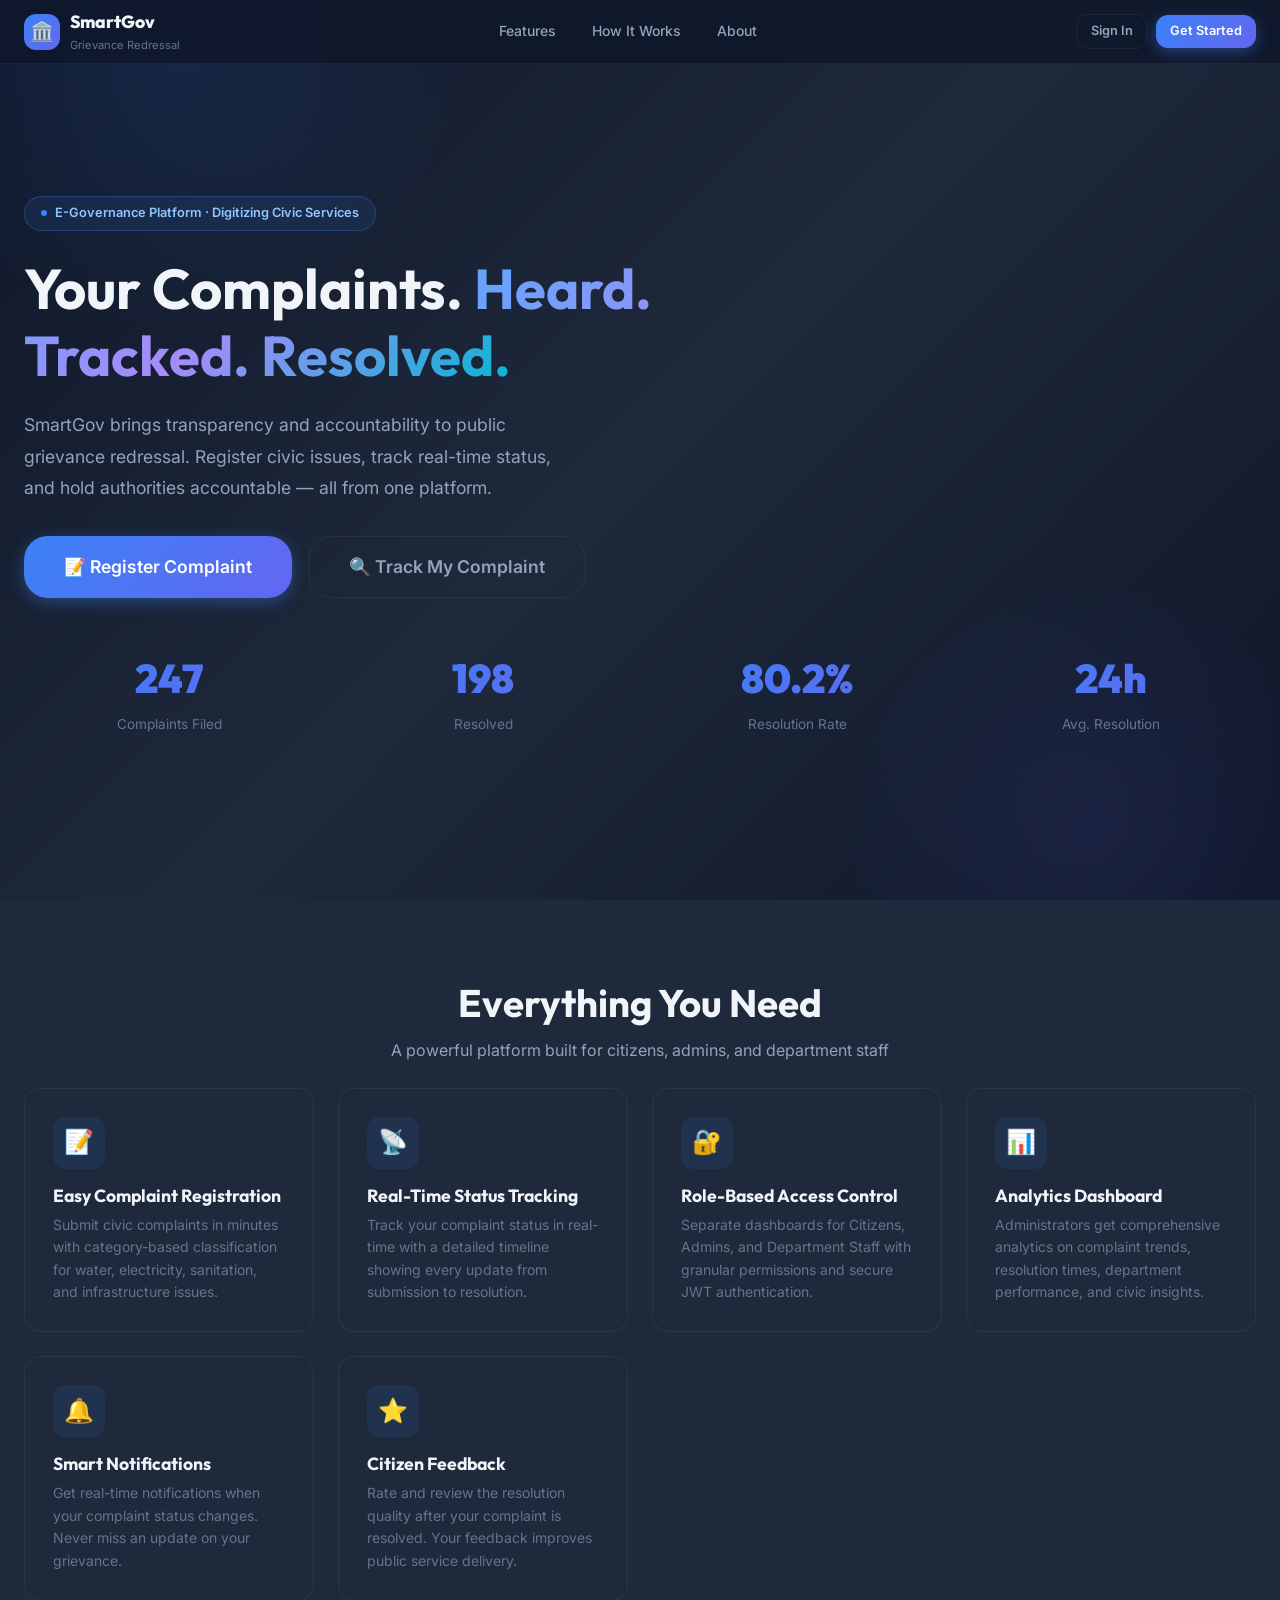
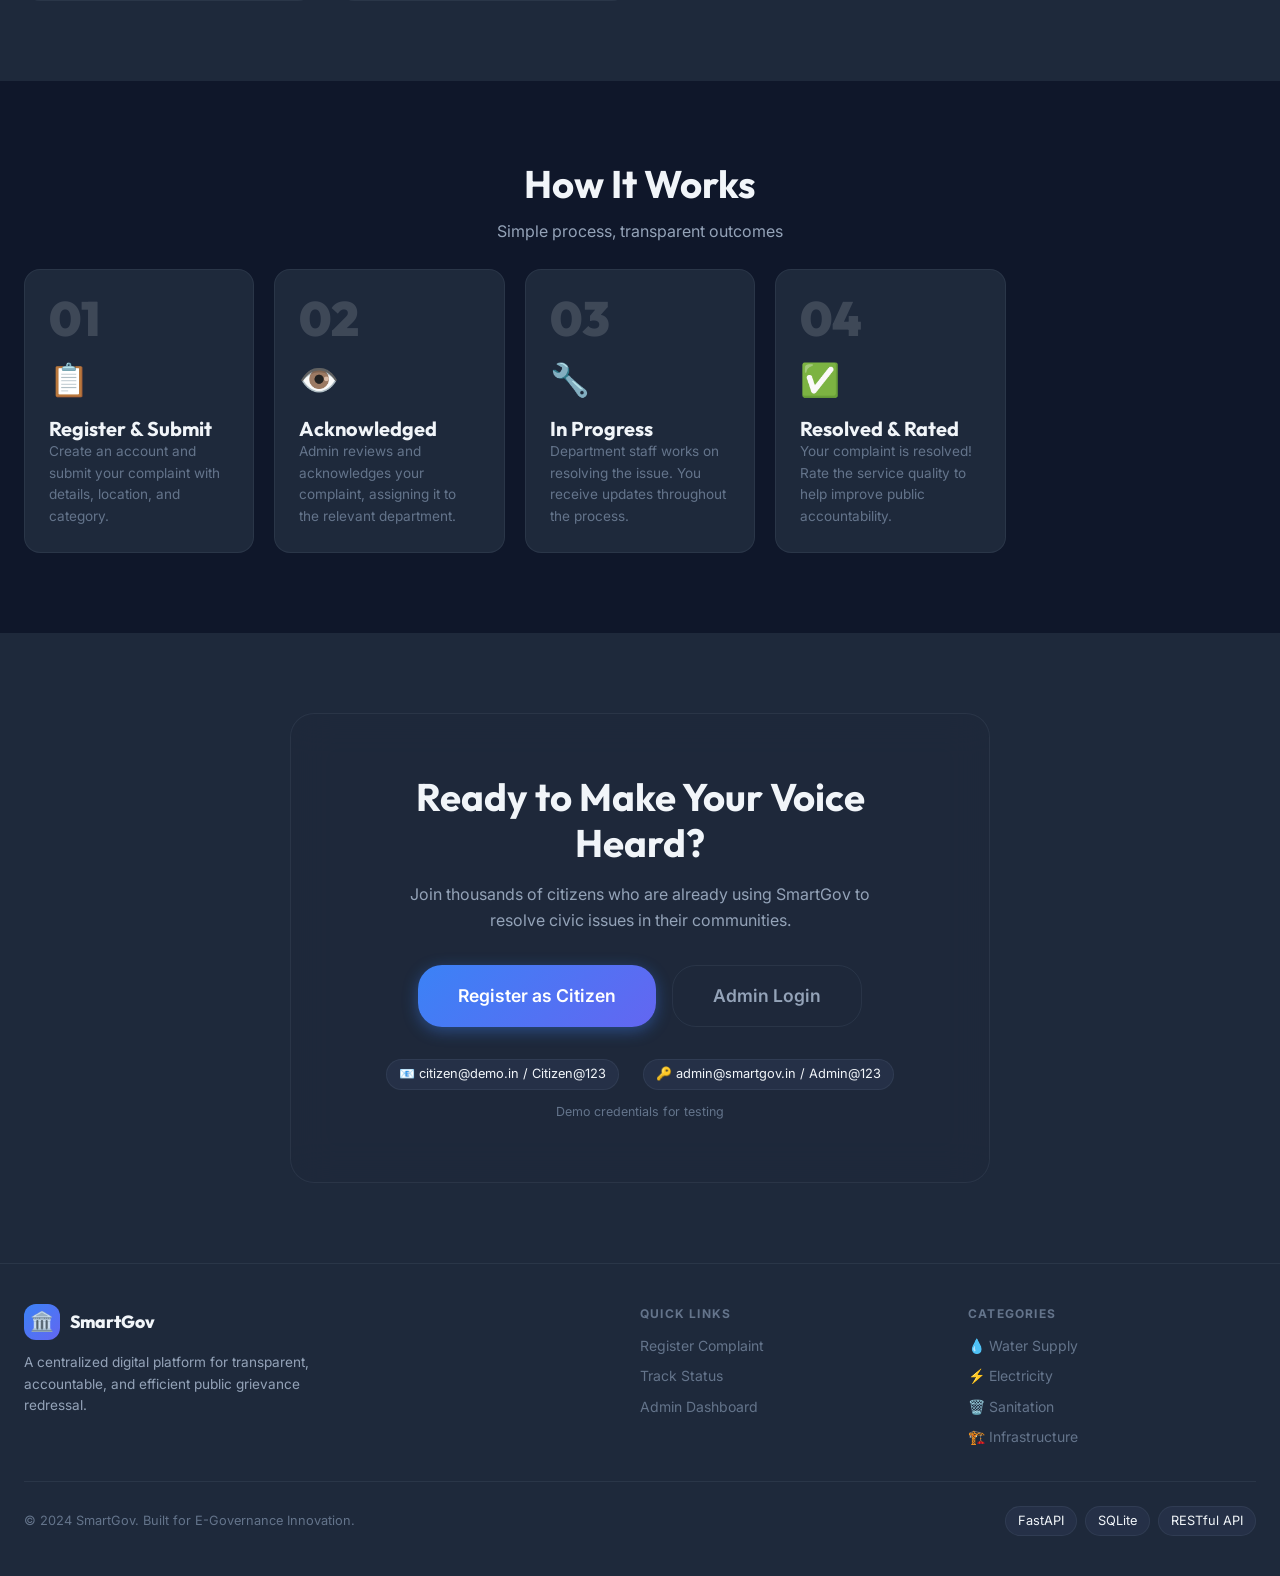
==== frontend/index.html @ 2b1eeae0 "feat: Initial commit - Smart Public Complaint and Grievance Redressal System - FastAPI backend with " ====
<!DOCTYPE html>
<html lang="en">
<head>
  <meta charset="UTF-8">
  <meta name="viewport" content="width=device-width, initial-scale=1.0">
  <meta name="description" content="Smart Gov - Digitizing civic grievance redressal. Submit, track, and resolve public complaints with transparency and real-time updates.">
  <title>Smart Gov - Public Complaint & Grievance Redressal</title>
  <link rel="stylesheet" href="css/styles.css">
  <link rel="icon" href="data:image/svg+xml,<svg xmlns='http://www.w3.org/2000/svg' viewBox='0 0 100 100'><text y='.9em' font-size='90'>🏛️</text></svg>">
  <style>
    .hero { padding-top: 80px; }
    .section { padding: 80px 0; }
    .stats-landing { display: grid; grid-template-columns: repeat(4,1fr); gap: 24px; margin: 48px 0; }
    .stat-landing { text-align: center; }
    .stat-landing-val { font-size: 2.5rem; font-weight: 900; font-family: 'Outfit', sans-serif; background: var(--gradient-primary); -webkit-background-clip: text; -webkit-text-fill-color: transparent; background-clip: text; }
    .stat-landing-label { font-size: 0.85rem; color: var(--text-muted); margin-top: 4px; }
    .how-it-works { display: grid; grid-template-columns: repeat(auto-fill, minmax(220px, 1fr)); gap: 20px; }
    .step-card { background: var(--surface); border: 1px solid var(--card-border); border-radius: var(--radius-lg); padding: 24px; transition: all var(--transition); }
    .step-card:hover { transform: translateY(-4px); border-color: rgba(59,130,246,0.3); }
    .step-number { font-size: 3rem; font-weight: 900; font-family: 'Outfit', sans-serif; opacity: 0.15; line-height: 1; margin-bottom: 12px; }
    .step-icon { font-size: 2rem; margin-bottom: 12px; }
    footer { background: var(--surface); border-top: 1px solid var(--card-border); padding: 40px 0; }
    .footer-grid { display: grid; grid-template-columns: 2fr 1fr 1fr; gap: 40px; }
    .footer-links { display: flex; flex-direction: column; gap: 8px; }
    .footer-links a { color: var(--text-muted); font-size: 0.875rem; transition: color var(--transition); }
    .footer-links a:hover { color: var(--primary); }
    .footer-bottom { margin-top: 32px; padding-top: 24px; border-top: 1px solid var(--card-border); display: flex; justify-content: space-between; align-items: center; }

    @media(max-width: 768px) {
      .stats-landing { grid-template-columns: repeat(2,1fr); }
      .footer-grid { grid-template-columns: 1fr; gap: 24px; }
    }
    @media(max-width: 480px) {
      .stats-landing { grid-template-columns: 1fr 1fr; }
    }
  </style>
</head>
<body>
  <!-- Navbar -->
  <nav class="navbar">
    <div class="container">
      <a href="index.html" class="navbar-brand">
        <div class="navbar-logo">🏛️</div>
        <div>
          <div class="navbar-brand-text">SmartGov</div>
          <div class="navbar-brand-sub">Grievance Redressal</div>
        </div>
      </a>
      <nav class="navbar-nav">
        <a href="#features" class="nav-link">Features</a>
        <a href="#how-it-works" class="nav-link">How It Works</a>
        <a href="#about" class="nav-link">About</a>
      </nav>
      <div class="navbar-actions">
        <a href="login.html" class="btn btn-outline btn-sm">Sign In</a>
        <a href="register.html" class="btn btn-primary btn-sm">Get Started</a>
      </div>
    </div>
  </nav>

  <!-- Hero -->
  <section class="hero">
    <div class="container">
      <div class="hero-content fade-in">
        <div class="hero-badge">
          <span class="dot"></span>
          E-Governance Platform · Digitizing Civic Services
        </div>
        <h1>Your Complaints. <span class="hero-gradient-text">Heard. Tracked. Resolved.</span></h1>
        <p>SmartGov brings transparency and accountability to public grievance redressal. Register civic issues, track real-time status, and hold authorities accountable — all from one platform.</p>
        <div class="hero-actions">
          <a href="register.html" class="btn btn-primary btn-xl">
            📝 Register Complaint
          </a>
          <a href="login.html" class="btn btn-outline btn-xl">
            🔍 Track My Complaint
          </a>
        </div>
      </div>

      <!-- Stats -->
      <div class="stats-landing">
        <div class="stat-landing"><div class="stat-landing-val" id="stat-total">0</div><div class="stat-landing-label">Complaints Filed</div></div>
        <div class="stat-landing"><div class="stat-landing-val" id="stat-resolved">0</div><div class="stat-landing-label">Resolved</div></div>
        <div class="stat-landing"><div class="stat-landing-val" id="stat-rate">0%</div><div class="stat-landing-label">Resolution Rate</div></div>
        <div class="stat-landing"><div class="stat-landing-val" id="stat-time">0h</div><div class="stat-landing-label">Avg. Resolution</div></div>
      </div>
    </div>
  </section>

  <!-- Features -->
  <section class="section" id="features" style="background: var(--bg-secondary);">
    <div class="container">
      <div class="text-center mb-6">
        <h2>Everything You Need</h2>
        <p style="margin-top:12px; font-size:1rem;">A powerful platform built for citizens, admins, and department staff</p>
      </div>
      <div class="features-grid">
        <div class="feature-card">
          <div class="feature-icon">📝</div>
          <h3>Easy Complaint Registration</h3>
          <p>Submit civic complaints in minutes with category-based classification for water, electricity, sanitation, and infrastructure issues.</p>
        </div>
        <div class="feature-card">
          <div class="feature-icon">📡</div>
          <h3>Real-Time Status Tracking</h3>
          <p>Track your complaint status in real-time with a detailed timeline showing every update from submission to resolution.</p>
        </div>
        <div class="feature-card">
          <div class="feature-icon">🔐</div>
          <h3>Role-Based Access Control</h3>
          <p>Separate dashboards for Citizens, Admins, and Department Staff with granular permissions and secure JWT authentication.</p>
        </div>
        <div class="feature-card">
          <div class="feature-icon">📊</div>
          <h3>Analytics Dashboard</h3>
          <p>Administrators get comprehensive analytics on complaint trends, resolution times, department performance, and civic insights.</p>
        </div>
        <div class="feature-card">
          <div class="feature-icon">🔔</div>
          <h3>Smart Notifications</h3>
          <p>Get real-time notifications when your complaint status changes. Never miss an update on your grievance.</p>
        </div>
        <div class="feature-card">
          <div class="feature-icon">⭐</div>
          <h3>Citizen Feedback</h3>
          <p>Rate and review the resolution quality after your complaint is resolved. Your feedback improves public service delivery.</p>
        </div>
      </div>
    </div>
  </section>

  <!-- How It Works -->
  <section class="section" id="how-it-works">
    <div class="container">
      <div class="text-center mb-6">
        <h2>How It Works</h2>
        <p style="margin-top:12px;">Simple process, transparent outcomes</p>
      </div>
      <div class="how-it-works">
        <div class="step-card">
          <div class="step-number">01</div>
          <div class="step-icon">📋</div>
          <h4>Register & Submit</h4>
          <p style="font-size:0.85rem; color:var(--text-muted)">Create an account and submit your complaint with details, location, and category.</p>
        </div>
        <div class="step-card">
          <div class="step-number">02</div>
          <div class="step-icon">👁️</div>
          <h4>Acknowledged</h4>
          <p style="font-size:0.85rem; color:var(--text-muted)">Admin reviews and acknowledges your complaint, assigning it to the relevant department.</p>
        </div>
        <div class="step-card">
          <div class="step-number">03</div>
          <div class="step-icon">🔧</div>
          <h4>In Progress</h4>
          <p style="font-size:0.85rem; color:var(--text-muted)">Department staff works on resolving the issue. You receive updates throughout the process.</p>
        </div>
        <div class="step-card">
          <div class="step-number">04</div>
          <div class="step-icon">✅</div>
          <h4>Resolved & Rated</h4>
          <p style="font-size:0.85rem; color:var(--text-muted)">Your complaint is resolved! Rate the service quality to help improve public accountability.</p>
        </div>
      </div>
    </div>
  </section>

  <!-- CTA -->
  <section class="section" style="background: var(--bg-secondary);" id="about">
    <div class="container text-center">
      <div class="glass" style="padding: 60px; max-width: 700px; margin: 0 auto; border-radius: var(--radius-xl);">
        <h2 style="margin-bottom:16px;">Ready to Make Your Voice Heard?</h2>
        <p style="font-size:1rem; max-width:480px; margin:0 auto 32px;">Join thousands of citizens who are already using SmartGov to resolve civic issues in their communities.</p>
        <div style="display:flex; gap:16px; justify-content:center; flex-wrap:wrap;">
          <a href="register.html" class="btn btn-primary btn-xl">Register as Citizen</a>
          <a href="login.html?role=admin" class="btn btn-outline btn-xl">Admin Login</a>
        </div>
        <div style="margin-top:32px; display:flex; gap:24px; justify-content:center; flex-wrap:wrap;">
          <div class="chip">📧 citizen@demo.in / Citizen@123</div>
          <div class="chip">🔑 admin@smartgov.in / Admin@123</div>
        </div>
        <p style="font-size:0.78rem; color:var(--text-muted); margin-top:12px;">Demo credentials for testing</p>
      </div>
    </div>
  </section>

  <!-- Footer -->
  <footer>
    <div class="container">
      <div class="footer-grid">
        <div>
          <div class="navbar-brand" style="margin-bottom:12px;">
            <div class="navbar-logo">🏛️</div>
            <div><div class="navbar-brand-text">SmartGov</div></div>
          </div>
          <p style="font-size:0.85rem; max-width:320px;">A centralized digital platform for transparent, accountable, and efficient public grievance redressal.</p>
        </div>
        <div>
          <div class="section-title" style="margin-bottom:12px;">Quick Links</div>
          <div class="footer-links">
            <a href="register.html">Register Complaint</a>
            <a href="login.html">Track Status</a>
            <a href="login.html">Admin Dashboard</a>
          </div>
        </div>
        <div>
          <div class="section-title" style="margin-bottom:12px;">Categories</div>
          <div class="footer-links">
            <a href="#">💧 Water Supply</a>
            <a href="#">⚡ Electricity</a>
            <a href="#">🗑️ Sanitation</a>
            <a href="#">🏗️ Infrastructure</a>
          </div>
        </div>
      </div>
      <div class="footer-bottom">
        <span style="font-size:0.8rem; color:var(--text-muted)">© 2024 SmartGov. Built for E-Governance Innovation.</span>
        <div style="display:flex; gap:8px;">
          <span class="chip">FastAPI</span>
          <span class="chip">SQLite</span>
          <span class="chip">RESTful API</span>
        </div>
      </div>
    </div>
  </footer>

  <div id="toast-container" class="toast-container"></div>
  <script src="js/app.js"></script>
  <script>
    // Animate stats counter
    function animateCount(el, target, suffix = '') {
      let current = 0;
      const step = target / 60;
      const timer = setInterval(() => {
        current = Math.min(current + step, target);
        el.textContent = Math.floor(current) + suffix;
        if (current >= target) clearInterval(timer);
      }, 20);
    }

    // Load live stats from API
    async function loadLandingStats() {
      try {
        // Use demo stats if not authenticated
        const resp = await fetch(`${window.location.origin.includes('localhost') ? 'http://localhost:8000' : ''}/api/health`);
        // Try to get public stats (use approximations for landing page)
        animateCount(document.getElementById('stat-total'), 247);
        animateCount(document.getElementById('stat-resolved'), 198);
        document.getElementById('stat-rate').textContent = '80.2%';
        document.getElementById('stat-time').textContent = '24h';
      } catch (e) {
        // Fallback demo numbers
        animateCount(document.getElementById('stat-total'), 247);
        animateCount(document.getElementById('stat-resolved'), 198);
        document.getElementById('stat-rate').textContent = '80.2%';
        document.getElementById('stat-time').textContent = '24h';
      }
    }

    // Intersection observer for animations
    const observer = new IntersectionObserver((entries) => {
      entries.forEach(e => { if (e.isIntersecting) e.target.classList.add('fade-in'); });
    }, { threshold: 0.1 });
    document.querySelectorAll('.feature-card, .step-card, .stat-landing').forEach(el => observer.observe(el));

    // Redirect if logged in
    if (Auth.isLoggedIn()) {
      // Still show landing page, just update nav
      const actions = document.querySelector('.navbar-actions');
      const user = Auth.getUser();
      if (actions && user) {
        actions.innerHTML = `
          <span style="font-size:0.85rem;color:var(--text-muted)">Hi, ${user.full_name.split(' ')[0]}</span>
          <button onclick="Utils.redirectDashboard()" class="btn btn-primary btn-sm">My Dashboard →</button>
        `;
      }
    }

    loadLandingStats();
  </script>
</body>
</html>
---- frontend/css/styles.css ----
/* =========================================================
   Smart Gov - Public Complaint & Grievance Redressal System
   Design System & Global Styles
   ========================================================= */

@import url('https://fonts.googleapis.com/css2?family=Inter:wght@300;400;500;600;700;800;900&family=Outfit:wght@400;600;700;800&display=swap');

/* ─── CSS Variables ─────────────────────────────────────── */
:root {
  /* Brand Colors */
  --primary: #3b82f6;
  --primary-dark: #1d4ed8;
  --primary-light: #93c5fd;
  --secondary: #6366f1;
  --accent: #06b6d4;
  --success: #10b981;
  --warning: #f59e0b;
  --danger: #ef4444;
  --info: #3b82f6;

  /* Status Colors */
  --status-submitted: #6366f1;
  --status-acknowledged: #f59e0b;
  --status-in_progress: #3b82f6;
  --status-resolved: #10b981;
  --status-closed: #6b7280;
  --status-rejected: #ef4444;

  /* Priority Colors */
  --priority-low: #10b981;
  --priority-medium: #f59e0b;
  --priority-high: #ef4444;
  --priority-urgent: #dc2626;

  /* Background & Surface */
  --bg: #0f172a;
  --bg-secondary: #1e293b;
  --surface: #1e293b;
  --surface-2: #253047;
  --surface-3: #2d3a52;
  --card: rgba(30, 41, 59, 0.8);
  --card-border: rgba(148, 163, 184, 0.1);

  /* Text */
  --text-primary: #f1f5f9;
  --text-secondary: #94a3b8;
  --text-muted: #64748b;
  --text-inverse: #0f172a;

  /* Gradients */
  --gradient-primary:  linear-gradient(135deg, #3b82f6 0%, #6366f1 100%);
  --gradient-success:  linear-gradient(135deg, #10b981 0%, #059669 100%);
  --gradient-hero:     linear-gradient(135deg, #0f172a 0%, #1e293b 50%, #0f172a 100%);
  --gradient-card:     linear-gradient(135deg, rgba(30,41,59,0.9) 0%, rgba(37,48,71,0.9) 100%);

  /* Glow Effects */
  --glow-primary:  0 0 20px rgba(59, 130, 246, 0.3);
  --glow-success:  0 0 20px rgba(16, 185, 129, 0.3);
  --glow-danger:   0 0 20px rgba(239, 68, 68, 0.3);

  /* Spacing */
  --radius-sm: 8px;
  --radius: 12px;
  --radius-lg: 16px;
  --radius-xl: 24px;
  --radius-full: 9999px;

  /* Transitions */
  --transition: 0.25s cubic-bezier(0.4, 0, 0.2, 1);
  --transition-slow: 0.4s cubic-bezier(0.4, 0, 0.2, 1);

  /* Shadows */
  --shadow-sm: 0 1px 3px rgba(0,0,0,0.3);
  --shadow: 0 4px 16px rgba(0,0,0,0.4);
  --shadow-lg: 0 8px 32px rgba(0,0,0,0.5);
  --shadow-xl: 0 16px 64px rgba(0,0,0,0.6);
}

/* ─── Reset & Base ──────────────────────────────────────── */
*, *::before, *::after { box-sizing: border-box; margin: 0; padding: 0; }

html { scroll-behavior: smooth; font-size: 16px; }

body {
  font-family: 'Inter', -apple-system, BlinkMacSystemFont, sans-serif;
  background-color: var(--bg);
  color: var(--text-primary);
  line-height: 1.6;
  min-height: 100vh;
  overflow-x: hidden;
}

/* ─── Scrollbar ─────────────────────────────────────────── */
::-webkit-scrollbar { width: 6px; height: 6px; }
::-webkit-scrollbar-track { background: var(--bg-secondary); }
::-webkit-scrollbar-thumb { background: var(--surface-3); border-radius: var(--radius-full); }
::-webkit-scrollbar-thumb:hover { background: var(--primary); }

/* ─── Typography ────────────────────────────────────────── */
h1, h2, h3, h4, h5, h6 {
  font-family: 'Outfit', sans-serif;
  font-weight: 700;
  line-height: 1.2;
  color: var(--text-primary);
}
h1 { font-size: clamp(2rem, 5vw, 3.5rem); }
h2 { font-size: clamp(1.5rem, 3vw, 2.5rem); }
h3 { font-size: clamp(1.2rem, 2.5vw, 1.8rem); }
h4 { font-size: 1.25rem; }
p { color: var(--text-secondary); }
a { color: var(--primary); text-decoration: none; transition: color var(--transition); }
a:hover { color: var(--primary-light); }

/* ─── Layout ─────────────────────────────────────────────── */
.container { width: 100%; max-width: 1280px; margin: 0 auto; padding: 0 24px; }
.flex { display: flex; }
.flex-col { display: flex; flex-direction: column; }
.items-center { align-items: center; }
.justify-center { justify-content: center; }
.justify-between { justify-content: space-between; }
.gap-2 { gap: 8px; }
.gap-4 { gap: 16px; }
.gap-6 { gap: 24px; }
.gap-8 { gap: 32px; }
.grid { display: grid; }

/* ─── Glassmorphism Card ─────────────────────────────────── */
.glass {
  background: var(--card);
  backdrop-filter: blur(20px);
  -webkit-backdrop-filter: blur(20px);
  border: 1px solid var(--card-border);
  border-radius: var(--radius-lg);
}

.card {
  background: var(--surface);
  border: 1px solid var(--card-border);
  border-radius: var(--radius-lg);
  padding: 24px;
  transition: all var(--transition);
}
.card:hover { border-color: rgba(59, 130, 246, 0.3); box-shadow: var(--shadow-lg); }

/* ─── Buttons ────────────────────────────────────────────── */
.btn {
  display: inline-flex;
  align-items: center;
  justify-content: center;
  gap: 8px;
  padding: 10px 20px;
  font-size: 0.9rem;
  font-weight: 600;
  font-family: 'Inter', sans-serif;
  border: none;
  border-radius: var(--radius);
  cursor: pointer;
  transition: all var(--transition);
  text-decoration: none;
  white-space: nowrap;
  position: relative;
  overflow: hidden;
}
.btn::before {
  content: '';
  position: absolute;
  inset: 0;
  background: rgba(255,255,255,0.1);
  opacity: 0;
  transition: opacity var(--transition);
}
.btn:hover::before { opacity: 1; }
.btn:active { transform: scale(0.97); }

.btn-primary {
  background: var(--gradient-primary);
  color: #fff;
  box-shadow: 0 4px 15px rgba(59, 130, 246, 0.4);
}
.btn-primary:hover { box-shadow: 0 6px 25px rgba(59, 130, 246, 0.6); transform: translateY(-1px); }

.btn-success {
  background: var(--gradient-success);
  color: #fff;
  box-shadow: 0 4px 15px rgba(16, 185, 129, 0.4);
}
.btn-success:hover { box-shadow: var(--glow-success); transform: translateY(-1px); }

.btn-danger { background: linear-gradient(135deg, #ef4444, #dc2626); color: #fff; }
.btn-outline {
  background: transparent;
  border: 1px solid var(--card-border);
  color: var(--text-secondary);
}
.btn-outline:hover { border-color: var(--primary); color: var(--primary); }

.btn-ghost { background: transparent; color: var(--text-secondary); }
.btn-ghost:hover { background: var(--surface-2); color: var(--text-primary); }

.btn-sm { padding: 6px 14px; font-size: 0.8rem; }
.btn-lg { padding: 14px 32px; font-size: 1rem; }
.btn-xl { padding: 16px 40px; font-size: 1.1rem; border-radius: var(--radius-xl); }
.btn-icon { padding: 10px; border-radius: var(--radius); }
.btn-full { width: 100%; }

/* ─── Form Inputs ────────────────────────────────────────── */
.form-group { display: flex; flex-direction: column; gap: 6px; }
.form-label { font-size: 0.875rem; font-weight: 600; color: var(--text-secondary); }

.form-input, .form-select, .form-textarea {
  width: 100%;
  padding: 12px 16px;
  background: var(--surface-2);
  border: 1px solid var(--card-border);
  border-radius: var(--radius);
  color: var(--text-primary);
  font-family: 'Inter', sans-serif;
  font-size: 0.9rem;
  transition: all var(--transition);
  outline: none;
}
.form-input:focus, .form-select:focus, .form-textarea:focus {
  border-color: var(--primary);
  box-shadow: 0 0 0 3px rgba(59, 130, 246, 0.15);
  background: var(--surface-3);
}
.form-input::placeholder { color: var(--text-muted); }
.form-select option { background: var(--surface); color: var(--text-primary); }
.form-textarea { resize: vertical; min-height: 100px; }

.input-icon-wrap { position: relative; }
.input-icon-wrap .form-input { padding-left: 44px; }
.input-icon-wrap .icon { position: absolute; left: 14px; top: 50%; transform: translateY(-50%); color: var(--text-muted); }

.form-error { font-size: 0.8rem; color: var(--danger); }
.form-hint { font-size: 0.8rem; color: var(--text-muted); }

/* ─── Badges & Tags ──────────────────────────────────────── */
.badge {
  display: inline-flex;
  align-items: center;
  gap: 4px;
  padding: 3px 10px;
  border-radius: var(--radius-full);
  font-size: 0.75rem;
  font-weight: 600;
  text-transform: uppercase;
  letter-spacing: 0.05em;
}
.badge-submitted  { background: rgba(99,102,241,0.2); color: #a5b4fc; border: 1px solid rgba(99,102,241,0.3); }
.badge-acknowledged { background: rgba(245,158,11,0.2); color: #fcd34d; border: 1px solid rgba(245,158,11,0.3); }
.badge-in_progress { background: rgba(59,130,246,0.2); color: #93c5fd; border: 1px solid rgba(59,130,246,0.3); }
.badge-resolved   { background: rgba(16,185,129,0.2); color: #6ee7b7; border: 1px solid rgba(16,185,129,0.3); }
.badge-closed     { background: rgba(107,114,128,0.2); color: #d1d5db; border: 1px solid rgba(107,114,128,0.3); }
.badge-rejected   { background: rgba(239,68,68,0.2); color: #fca5a5; border: 1px solid rgba(239,68,68,0.3); }

.badge-low     { background: rgba(16,185,129,0.15); color: #6ee7b7; border: 1px solid rgba(16,185,129,0.3); }
.badge-medium  { background: rgba(245,158,11,0.15); color: #fcd34d; border: 1px solid rgba(245,158,11,0.3); }
.badge-high    { background: rgba(239,68,68,0.15); color: #fca5a5; border: 1px solid rgba(239,68,68,0.3); }
.badge-urgent  { background: rgba(220,38,38,0.2); color: #f87171; border: 1px solid rgba(220,38,38,0.4); animation: pulse-border 2s infinite; }

.badge-water         { background: rgba(6,182,212,0.15); color: #67e8f9; border: 1px solid rgba(6,182,212,0.3); }
.badge-electricity   { background: rgba(245,158,11,0.15); color: #fde68a; border: 1px solid rgba(245,158,11,0.3); }
.badge-sanitation    { background: rgba(16,185,129,0.15); color: #6ee7b7; border: 1px solid rgba(16,185,129,0.3); }
.badge-infrastructure{ background: rgba(168,85,247,0.15); color: #c4b5fd; border: 1px solid rgba(168,85,247,0.3); }
.badge-other         { background: rgba(148,163,184,0.15); color: #cbd5e1; border: 1px solid rgba(148,163,184,0.3); }

@keyframes pulse-border {
  0%, 100% { box-shadow: 0 0 0 0 rgba(220,38,38,0.4); }
  50%       { box-shadow: 0 0 0 4px rgba(220,38,38,0); }
}

/* ─── Navbar ─────────────────────────────────────────────── */
.navbar {
  position: fixed;
  top: 0;
  left: 0;
  right: 0;
  z-index: 100;
  height: 64px;
  background: rgba(15, 23, 42, 0.85);
  backdrop-filter: blur(20px);
  border-bottom: 1px solid var(--card-border);
  display: flex;
  align-items: center;
  transition: all var(--transition);
}
.navbar .container { display: flex; align-items: center; justify-content: space-between; }
.navbar-brand { display: flex; align-items: center; gap: 10px; }
.navbar-logo {
  width: 36px; height: 36px;
  background: var(--gradient-primary);
  border-radius: var(--radius);
  display: flex; align-items: center; justify-content: center;
  font-size: 1.2rem;
}
.navbar-brand-text { font-family: 'Outfit', sans-serif; font-weight: 800; font-size: 1.1rem; color: var(--text-primary); }
.navbar-brand-sub { font-size: 0.7rem; color: var(--text-muted); font-weight: 400; }
.navbar-nav { display: flex; align-items: center; gap: 8px; }
.nav-link { padding: 8px 14px; border-radius: var(--radius); font-size: 0.875rem; font-weight: 500; color: var(--text-secondary); transition: all var(--transition); }
.nav-link:hover, .nav-link.active { color: var(--text-primary); background: var(--surface-2); }
.navbar-actions { display: flex; align-items: center; gap: 8px; }

/* Notification bell */
.notif-btn { position: relative; }
.notif-badge {
  position: absolute; top: -3px; right: -3px;
  width: 17px; height: 17px;
  background: var(--danger);
  border-radius: 50%;
  font-size: 0.65rem;
  font-weight: 700;
  color: #fff;
  display: flex; align-items: center; justify-content: center;
}

/* ─── Sidebar ─────────────────────────────────────────────── */
.layout-with-sidebar {
  display: flex;
  min-height: 100vh;
  padding-top: 64px;
}

.sidebar {
  width: 260px;
  min-height: calc(100vh - 64px);
  background: var(--surface);
  border-right: 1px solid var(--card-border);
  position: fixed;
  top: 64px;
  left: 0;
  overflow-y: auto;
  z-index: 50;
  padding: 24px 12px;
  display: flex;
  flex-direction: column;
  gap: 4px;
  transition: transform var(--transition);
}

.sidebar-section { margin: 16px 0 8px; }
.sidebar-section-title {
  font-size: 0.7rem;
  font-weight: 700;
  text-transform: uppercase;
  letter-spacing: 0.1em;
  color: var(--text-muted);
  padding: 0 12px;
}
.sidebar-item {
  display: flex;
  align-items: center;
  gap: 10px;
  padding: 10px 12px;
  border-radius: var(--radius);
  color: var(--text-secondary);
  font-size: 0.875rem;
  font-weight: 500;
  cursor: pointer;
  transition: all var(--transition);
  text-decoration: none;
  border: 1px solid transparent;
}
.sidebar-item:hover { background: var(--surface-2); color: var(--text-primary); }
.sidebar-item.active {
  background: rgba(59,130,246,0.15);
  color: var(--primary-light);
  border-color: rgba(59,130,246,0.2);
}
.sidebar-item .sidebar-icon { width: 20px; text-align: center; font-size: 1rem; }
.sidebar-item .badge { margin-left: auto; }

.main-content {
  flex: 1;
  margin-left: 260px;
  padding: 32px;
  min-height: calc(100vh - 64px);
}

/* ─── Stats Cards ────────────────────────────────────────── */
.stats-grid {
  display: grid;
  grid-template-columns: repeat(auto-fill, minmax(240px, 1fr));
  gap: 20px;
}
.stat-card {
  background: var(--surface);
  border: 1px solid var(--card-border);
  border-radius: var(--radius-lg);
  padding: 24px;
  transition: all var(--transition);
  position: relative;
  overflow: hidden;
}
.stat-card::after {
  content: '';
  position: absolute;
  top: -50%;
  right: -20px;
  width: 100px;
  height: 100px;
  border-radius: 50%;
  opacity: 0.1;
}
.stat-card.blue::after   { background: var(--primary); }
.stat-card.green::after  { background: var(--success); }
.stat-card.orange::after { background: var(--warning); }
.stat-card.red::after    { background: var(--danger); }
.stat-card.purple::after { background: var(--secondary); }

.stat-card:hover { transform: translateY(-4px); box-shadow: var(--shadow-lg); }
.stat-icon {
  width: 48px; height: 48px;
  border-radius: var(--radius);
  display: flex; align-items: center; justify-content: center;
  font-size: 1.5rem;
  margin-bottom: 16px;
}
.stat-icon.blue   { background: rgba(59,130,246,0.15);  color: var(--primary-light); }
.stat-icon.green  { background: rgba(16,185,129,0.15);  color: #6ee7b7; }
.stat-icon.orange { background: rgba(245,158,11,0.15);  color: #fcd34d; }
.stat-icon.red    { background: rgba(239,68,68,0.15);   color: #fca5a5; }
.stat-icon.purple { background: rgba(99,102,241,0.15);  color: #a5b4fc; }
.stat-icon.cyan   { background: rgba(6,182,212,0.15);   color: #67e8f9; }

.stat-value { font-size: 2rem; font-weight: 800; font-family: 'Outfit', sans-serif; color: var(--text-primary); line-height: 1; }
.stat-label { font-size: 0.875rem; color: var(--text-muted); margin-top: 4px; }
.stat-change { font-size: 0.8rem; margin-top: 8px; display: flex; align-items: center; gap: 4px; }
.stat-change.up   { color: var(--success); }
.stat-change.down { color: var(--danger); }

/* ─── Tables ─────────────────────────────────────────────── */
.table-wrap {
  background: var(--surface);
  border: 1px solid var(--card-border);
  border-radius: var(--radius-lg);
  overflow: hidden;
}
.table-header {
  padding: 20px 24px;
  display: flex;
  align-items: center;
  justify-content: space-between;
  border-bottom: 1px solid var(--card-border);
}
.table-title { font-size: 1rem; font-weight: 700; }
table { width: 100%; border-collapse: collapse; }
thead th {
  padding: 12px 16px;
  text-align: left;
  font-size: 0.75rem;
  font-weight: 700;
  text-transform: uppercase;
  letter-spacing: 0.08em;
  color: var(--text-muted);
  background: var(--surface-2);
  border-bottom: 1px solid var(--card-border);
}
tbody tr {
  border-bottom: 1px solid rgba(148,163,184,0.05);
  transition: background var(--transition);
}
tbody tr:last-child { border-bottom: none; }
tbody tr:hover { background: rgba(59,130,246,0.04); }
tbody td {
  padding: 14px 16px;
  font-size: 0.875rem;
  color: var(--text-secondary);
  vertical-align: middle;
}
.complaint-title { font-weight: 600; color: var(--text-primary); }
.complaint-number { font-size: 0.78rem; color: var(--text-muted); font-family: monospace; }

/* ─── Timeline ───────────────────────────────────────────── */
.timeline { position: relative; padding-left: 32px; }
.timeline::before {
  content: '';
  position: absolute;
  left: 11px;
  top: 0; bottom: 0;
  width: 2px;
  background: linear-gradient(to bottom, var(--primary), transparent);
  border-radius: 2px;
}
.timeline-item { position: relative; padding-bottom: 24px; }
.timeline-item:last-child { padding-bottom: 0; }
.timeline-dot {
  position: absolute;
  left: -25px;
  top: 4px;
  width: 12px; height: 12px;
  border-radius: 50%;
  border: 2px solid var(--bg);
  background: var(--primary);
  box-shadow: var(--glow-primary);
}
.timeline-dot.success { background: var(--success); box-shadow: var(--glow-success); }
.timeline-dot.warning { background: var(--warning); }
.timeline-dot.danger  { background: var(--danger); box-shadow: var(--glow-danger); }
.timeline-time { font-size: 0.75rem; color: var(--text-muted); margin-bottom: 4px; }
.timeline-action { font-weight: 600; font-size: 0.9rem; color: var(--text-primary); }
.timeline-notes { font-size: 0.85rem; color: var(--text-secondary); margin-top: 4px; }
.timeline-actor { font-size: 0.8rem; color: var(--text-muted); margin-top: 2px; }

/* ─── Search & Filters ───────────────────────────────────── */
.filter-bar {
  display: flex;
  gap: 12px;
  align-items: center;
  flex-wrap: wrap;
  padding: 16px 0;
}
.search-wrap { position: relative; flex: 1; min-width: 200px; }
.search-wrap .form-input { padding-left: 44px; }
.search-icon { position: absolute; left: 14px; top: 50%; transform: translateY(-50%); color: var(--text-muted); font-size: 1rem; }
.filter-select { min-width: 150px; }

/* ─── Page Header ────────────────────────────────────────── */
.page-header { margin-bottom: 28px; }
.page-title { font-size: 1.8rem; font-weight: 800; color: var(--text-primary); }
.page-subtitle { color: var(--text-muted); margin-top: 4px; font-size: 0.9rem; }
.breadcrumb { display: flex; align-items: center; gap: 8px; font-size: 0.8rem; color: var(--text-muted); margin-bottom: 8px; }
.breadcrumb a { color: var(--text-muted); }
.breadcrumb a:hover { color: var(--primary); }
.breadcrumb-sep { color: var(--text-muted); }

/* ─── Empty State ────────────────────────────────────────── */
.empty-state {
  display: flex; flex-direction: column; align-items: center; justify-content: center;
  padding: 64px 32px; text-align: center;
}
.empty-state-icon { font-size: 4rem; margin-bottom: 16px; opacity: 0.5; }
.empty-state-title { font-size: 1.2rem; font-weight: 700; color: var(--text-secondary); margin-bottom: 8px; }
.empty-state-desc { color: var(--text-muted); max-width: 320px; font-size: 0.9rem; }

/* ─── Loading ────────────────────────────────────────────── */
.spinner {
  width: 40px; height: 40px;
  border: 3px solid rgba(255,255,255,0.1);
  border-top-color: var(--primary);
  border-radius: 50%;
  animation: spin 0.8s linear infinite;
}
@keyframes spin { to { transform: rotate(360deg); } }

.loading-overlay {
  position: fixed; inset: 0;
  background: rgba(15, 23, 42, 0.8);
  backdrop-filter: blur(4px);
  z-index: 9999;
  display: flex; align-items: center; justify-content: center;
  flex-direction: column; gap: 16px;
}

.skeleton {
  background: linear-gradient(90deg, var(--surface) 25%, var(--surface-2) 50%, var(--surface) 75%);
  background-size: 200% auto;
  border-radius: var(--radius);
  animation: skeleton-load 1.5s linear infinite;
}
@keyframes skeleton-load { to { background-position: -200% center; } }

/* ─── Alerts & Toasts ────────────────────────────────────── */
.alert {
  padding: 14px 18px;
  border-radius: var(--radius);
  font-size: 0.875rem;
  display: flex;
  align-items: flex-start;
  gap: 10px;
  border-left: 3px solid;
}
.alert-success { background: rgba(16,185,129,0.1); border-color: var(--success); color: #6ee7b7; }
.alert-error   { background: rgba(239,68,68,0.1);  border-color: var(--danger);  color: #fca5a5; }
.alert-info    { background: rgba(59,130,246,0.1); border-color: var(--primary); color: #93c5fd; }
.alert-warning { background: rgba(245,158,11,0.1); border-color: var(--warning); color: #fcd34d; }

.toast-container { position: fixed; top: 80px; right: 20px; z-index: 200; display: flex; flex-direction: column; gap: 10px; }
.toast {
  min-width: 300px; padding: 14px 18px;
  background: var(--surface);
  border: 1px solid var(--card-border);
  border-radius: var(--radius);
  box-shadow: var(--shadow-lg);
  display: flex; align-items: center; gap: 12px;
  animation: toast-in 0.3s ease;
  cursor: pointer;
}
.toast.success { border-left: 3px solid var(--success); }
.toast.error   { border-left: 3px solid var(--danger); }
.toast.info    { border-left: 3px solid var(--primary); }
@keyframes toast-in { from { transform: translateX(100%); opacity: 0; } to { transform: translateX(0); opacity: 1; } }
@keyframes toast-out { to { transform: translateX(100%); opacity: 0; } }

/* ─── Chart Bars (CSS Only) ──────────────────────────────── */
.chart-bars { display: flex; align-items: flex-end; gap: 8px; height: 100px; }
.bar-item { display: flex; flex-direction: column; align-items: center; flex: 1; gap: 4px; }
.bar {
  width: 100%;
  border-radius: 4px 4px 0 0;
  transition: height var(--transition-slow);
  position: relative;
  min-height: 4px;
}
.bar-label { font-size: 0.7rem; color: var(--text-muted); white-space: nowrap; }
.bar-value { font-size: 0.7rem; font-weight: 700; color: var(--text-secondary); }

/* ─── Modals ─────────────────────────────────────────────── */
.modal-overlay {
  position: fixed; inset: 0;
  background: rgba(0,0,0,0.7);
  backdrop-filter: blur(4px);
  z-index: 150;
  display: flex; align-items: center; justify-content: center;
  padding: 20px;
  animation: fade-in 0.2s ease;
}
@keyframes fade-in { from { opacity: 0; } to { opacity: 1; } }

.modal {
  background: var(--surface);
  border: 1px solid var(--card-border);
  border-radius: var(--radius-xl);
  width: 100%;
  max-width: 560px;
  max-height: 90vh;
  overflow-y: auto;
  animation: modal-in 0.3s cubic-bezier(0.34, 1.56, 0.64, 1);
  box-shadow: var(--shadow-xl);
}
@keyframes modal-in { from { transform: scale(0.9) translateY(20px); opacity: 0; } to { transform: scale(1) translateY(0); opacity: 1; } }

.modal-header {
  padding: 24px;
  border-bottom: 1px solid var(--card-border);
  display: flex; align-items: center; justify-content: space-between;
}
.modal-header h3 { font-size: 1.1rem; }
.modal-body { padding: 24px; }
.modal-footer { padding: 16px 24px; border-top: 1px solid var(--card-border); display: flex; gap: 12px; justify-content: flex-end; }

/* ─── Progress & Steps ───────────────────────────────────── */
.progress { height: 6px; background: var(--surface-2); border-radius: 3px; overflow: hidden; }
.progress-bar { height: 100%; background: var(--gradient-primary); border-radius: 3px; transition: width var(--transition-slow); }

.step-tracker {
  display: flex;
  align-items: center;
  justify-content: space-between;
  margin: 24px 0;
}
.step-item { display: flex; flex-direction: column; align-items: center; gap: 6px; flex: 1; position: relative; }
.step-item:not(:last-child)::after {
  content: '';
  position: absolute;
  top: 16px;
  left: 50%;
  right: -50%;
  height: 2px;
  background: var(--surface-2);
}
.step-item.completed:not(:last-child)::after { background: var(--success); }
.step-circle {
  width: 32px; height: 32px;
  border-radius: 50%;
  background: var(--surface-2);
  border: 2px solid transparent;
  display: flex; align-items: center; justify-content: center;
  font-size: 0.8rem; font-weight: 700;
  z-index: 1;
}
.step-item.completed .step-circle { background: var(--success); border-color: var(--success); color: #fff; }
.step-item.current .step-circle   { border-color: var(--primary); color: var(--primary); background: rgba(59,130,246,0.1); }
.step-label { font-size: 0.7rem; color: var(--text-muted); text-align: center; }
.step-item.completed .step-label { color: var(--success); }
.step-item.current .step-label   { color: var(--primary); font-weight: 600; }

/* ─── Star Rating ────────────────────────────────────────── */
.star-rating { display: flex; gap: 4px; }
.star { font-size: 1.5rem; cursor: pointer; transition: all var(--transition); color: var(--surface-3); }
.star.filled, .star:hover, .star:hover ~ .star { color: var(--warning); }

/* ─── Hero Section ───────────────────────────────────────── */
.hero {
  min-height: 100vh;
  background: var(--gradient-hero);
  display: flex;
  align-items: center;
  position: relative;
  overflow: hidden;
}
.hero::before {
  content: '';
  position: absolute;
  top: -30%;
  left: -10%;
  width: 600px; height: 600px;
  background: radial-gradient(circle, rgba(59,130,246,0.12) 0%, transparent 70%);
  border-radius: 50%;
}
.hero::after {
  content: '';
  position: absolute;
  bottom: -20%;
  right: -5%;
  width: 500px; height: 500px;
  background: radial-gradient(circle, rgba(99,102,241,0.1) 0%, transparent 70%);
  border-radius: 50%;
}

.hero-content { position: relative; z-index: 2; max-width: 700px; }
.hero-badge {
  display: inline-flex; align-items: center; gap: 8px;
  padding: 6px 16px;
  background: rgba(59,130,246,0.1);
  border: 1px solid rgba(59,130,246,0.3);
  border-radius: var(--radius-full);
  font-size: 0.8rem;
  font-weight: 600;
  color: var(--primary-light);
  margin-bottom: 24px;
}
.hero-badge .dot { width: 6px; height: 6px; background: var(--primary); border-radius: 50%; animation: blink 1.5s infinite; }
@keyframes blink { 0%,100% { opacity: 1; } 50% { opacity: 0.3; } }

.hero h1 { margin-bottom: 20px; }
.hero-gradient-text {
  background: linear-gradient(135deg, #60a5fa, #a78bfa, #06b6d4);
  -webkit-background-clip: text;
  -webkit-text-fill-color: transparent;
  background-clip: text;
}
.hero p { font-size: 1.1rem; margin-bottom: 32px; max-width: 560px; color: var(--text-secondary); line-height: 1.8; }
.hero-actions { display: flex; gap: 16px; flex-wrap: wrap; }

/* ─── Feature Cards ──────────────────────────────────────── */
.features-grid { display: grid; grid-template-columns: repeat(auto-fill, minmax(280px, 1fr)); gap: 24px; }
.feature-card {
  background: var(--surface);
  border: 1px solid var(--card-border);
  border-radius: var(--radius-lg);
  padding: 28px;
  transition: all var(--transition);
  position: relative;
  overflow: hidden;
}
.feature-card:hover { transform: translateY(-6px); border-color: rgba(59,130,246,0.3); box-shadow: var(--shadow-lg); }
.feature-card::before {
  content: '';
  position: absolute;
  inset: 0;
  background: var(--gradient-primary);
  opacity: 0;
  transition: opacity var(--transition);
  border-radius: var(--radius-lg);
}
.feature-icon {
  width: 52px; height: 52px;
  border-radius: var(--radius);
  display: flex; align-items: center; justify-content: center;
  font-size: 1.5rem;
  margin-bottom: 16px;
  background: rgba(59,130,246,0.1);
  transition: all var(--transition);
}
.feature-card h3 { font-size: 1.1rem; margin-bottom: 8px; }
.feature-card p { font-size: 0.875rem; color: var(--text-muted); }

/* ─── Notification Dropdown ──────────────────────────────── */
.notif-dropdown {
  position: absolute;
  top: calc(100% + 8px);
  right: 0;
  width: 360px;
  background: var(--surface);
  border: 1px solid var(--card-border);
  border-radius: var(--radius-lg);
  box-shadow: var(--shadow-xl);
  z-index: 200;
  overflow: hidden;
  animation: modal-in 0.2s ease;
}
.notif-header { padding: 14px 18px; border-bottom: 1px solid var(--card-border); display: flex; justify-content: space-between; align-items: center; }
.notif-item { padding: 12px 18px; border-bottom: 1px solid rgba(148,163,184,0.05); cursor: pointer; transition: background var(--transition); }
.notif-item:hover { background: var(--surface-2); }
.notif-item.unread { background: rgba(59,130,246,0.05); }
.notif-item.unread::before { content: ''; display: inline-block; width: 8px; height: 8px; background: var(--primary); border-radius: 50%; margin-right: 8px; }
.notif-msg { font-size: 0.85rem; color: var(--text-secondary); }
.notif-time { font-size: 0.75rem; color: var(--text-muted); margin-top: 2px; }

/* ─── Complaint Card (mobile-friendly) ───────────────────── */
.complaint-card {
  background: var(--surface);
  border: 1px solid var(--card-border);
  border-radius: var(--radius-lg);
  padding: 20px;
  transition: all var(--transition);
  cursor: pointer;
}
.complaint-card:hover { border-color: rgba(59,130,246,0.3); transform: translateY(-2px); box-shadow: var(--shadow-lg); }
.complaint-card-header { display: flex; justify-content: space-between; align-items: flex-start; margin-bottom: 12px; }
.complaint-card-body { margin-bottom: 12px; }
.complaint-card-desc { font-size: 0.85rem; color: var(--text-muted); line-height: 1.5; -webkit-line-clamp: 2; display: -webkit-box; -webkit-box-orient: vertical; overflow: hidden; }
.complaint-card-footer { display: flex; align-items: center; justify-content: space-between; flex-wrap: wrap; gap: 8px; }
.complaint-meta { display: flex; align-items: center; gap: 6px; font-size: 0.78rem; color: var(--text-muted); }

/* ─── Utility Classes ────────────────────────────────────── */
.hidden  { display: none !important; }
.visible { display: block !important; }
.text-center { text-align: center; }
.text-right { text-align: right; }
.mt-4  { margin-top: 16px; }
.mt-6  { margin-top: 24px; }
.mt-8  { margin-top: 32px; }
.mb-4  { margin-bottom: 16px; }
.mb-6  { margin-bottom: 24px; }
.w-full { width: 100%; }
.rounded { border-radius: var(--radius); }
.truncate { overflow: hidden; white-space: nowrap; text-overflow: ellipsis; }
.divider { height: 1px; background: var(--card-border); margin: 16px 0; }
.fade-in { animation: fade-in 0.4s ease; }
.section-title { font-size: 0.75rem; font-weight: 700; text-transform: uppercase; letter-spacing: 0.1em; color: var(--text-muted); margin-bottom: 12px; }
.chip { display: inline-flex; align-items: center; gap: 6px; background: var(--surface-2); border: 1px solid var(--card-border); border-radius: var(--radius-full); padding: 4px 12px; font-size: 0.8rem; }

/* ─── Responsive ─────────────────────────────────────────── */
@media (max-width: 1024px) {
  .sidebar { transform: translateX(-100%); }
  .sidebar.open { transform: translateX(0); }
  .main-content { margin-left: 0; }
  .overlay { display: block; position: fixed; inset:0; background:rgba(0,0,0,0.5); z-index: 49; }
}
@media (max-width: 768px) {
  .stats-grid { grid-template-columns: repeat(2, 1fr); }
  .hero h1 { font-size: 2rem; }
  .navbar-nav { display: none; }
  .main-content { padding: 20px; }
  .modal { max-width: calc(100vw - 40px); }
  .container { padding: 0 16px; }
  table { display: block; overflow-x: auto; }
}
@media (max-width: 480px) {
  .stats-grid { grid-template-columns: 1fr; }
  .hero-actions { flex-direction: column; }
}

/* ─── Print ──────────────────────────────────────────────── */
@media print {
  .navbar, .sidebar, .btn, .modal-overlay { display: none !important; }
  .main-content { margin: 0; }
  body { background: #fff; color: #000; }
}
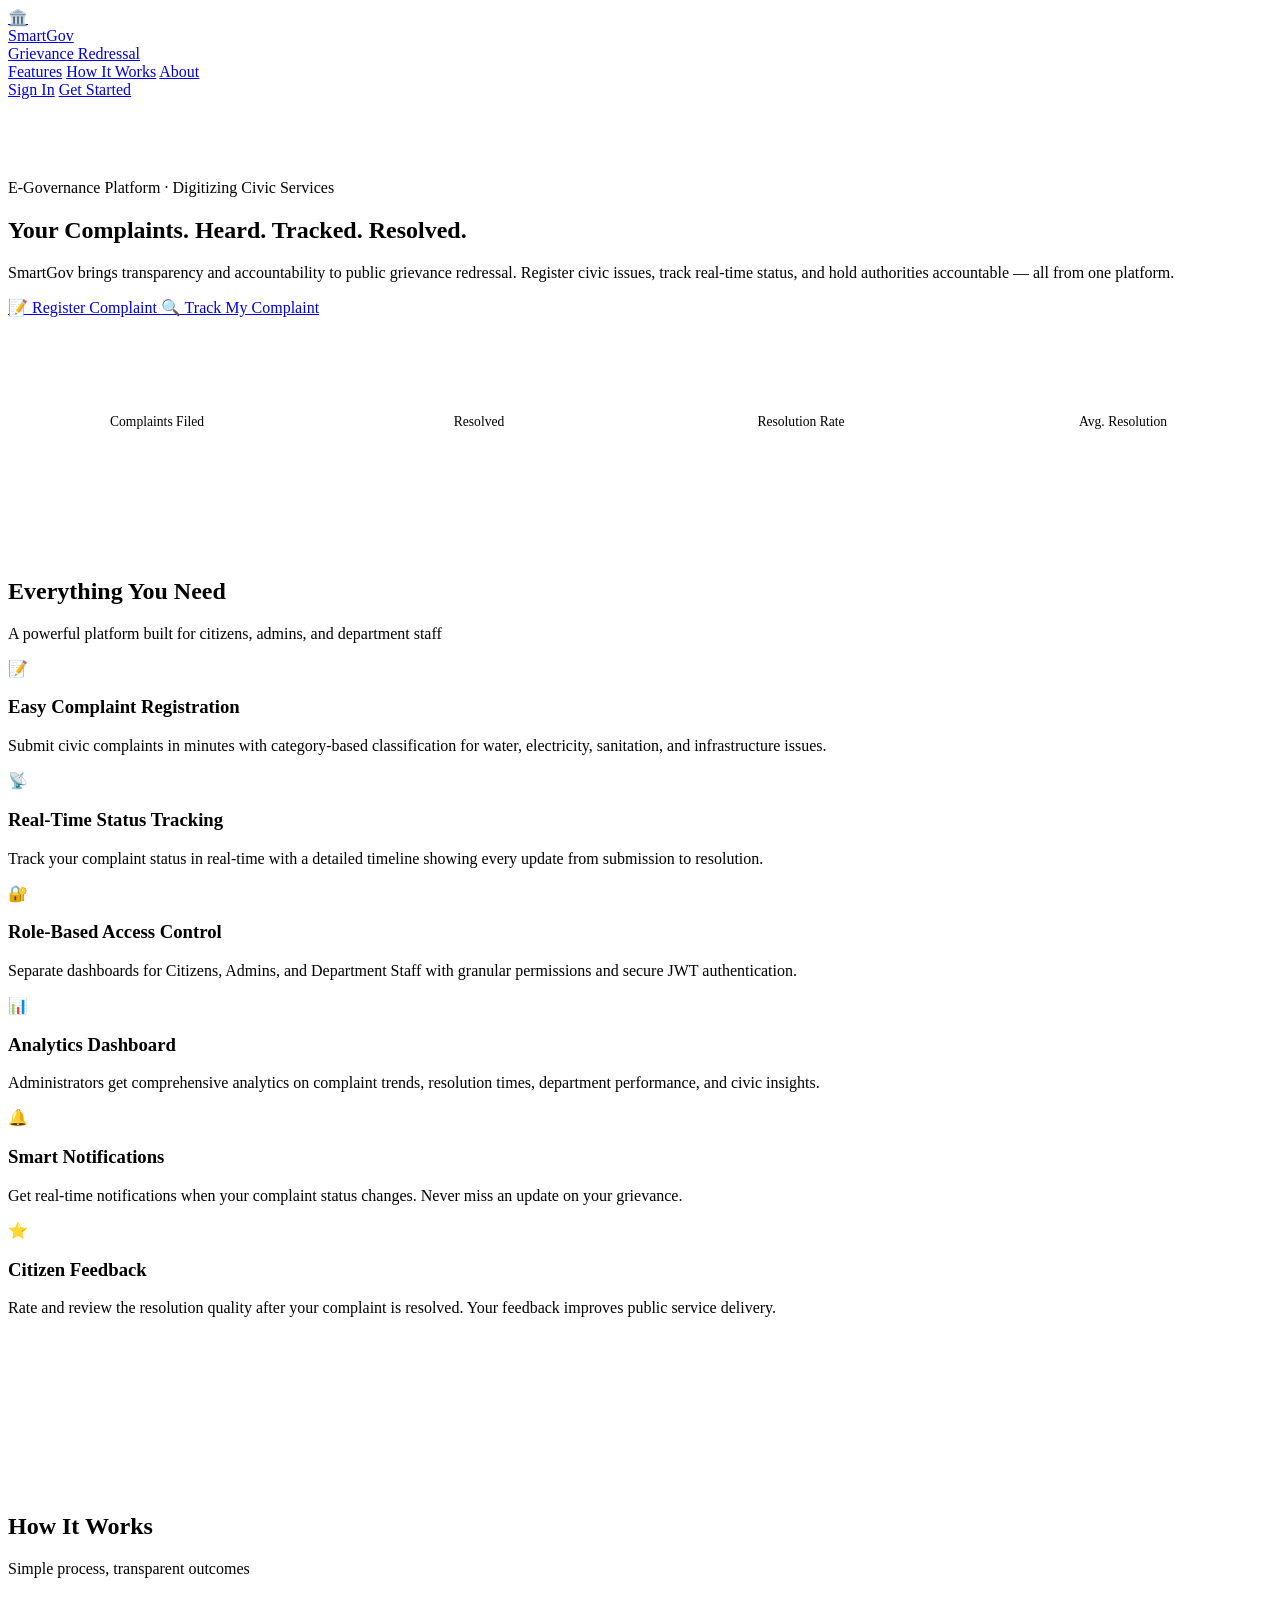
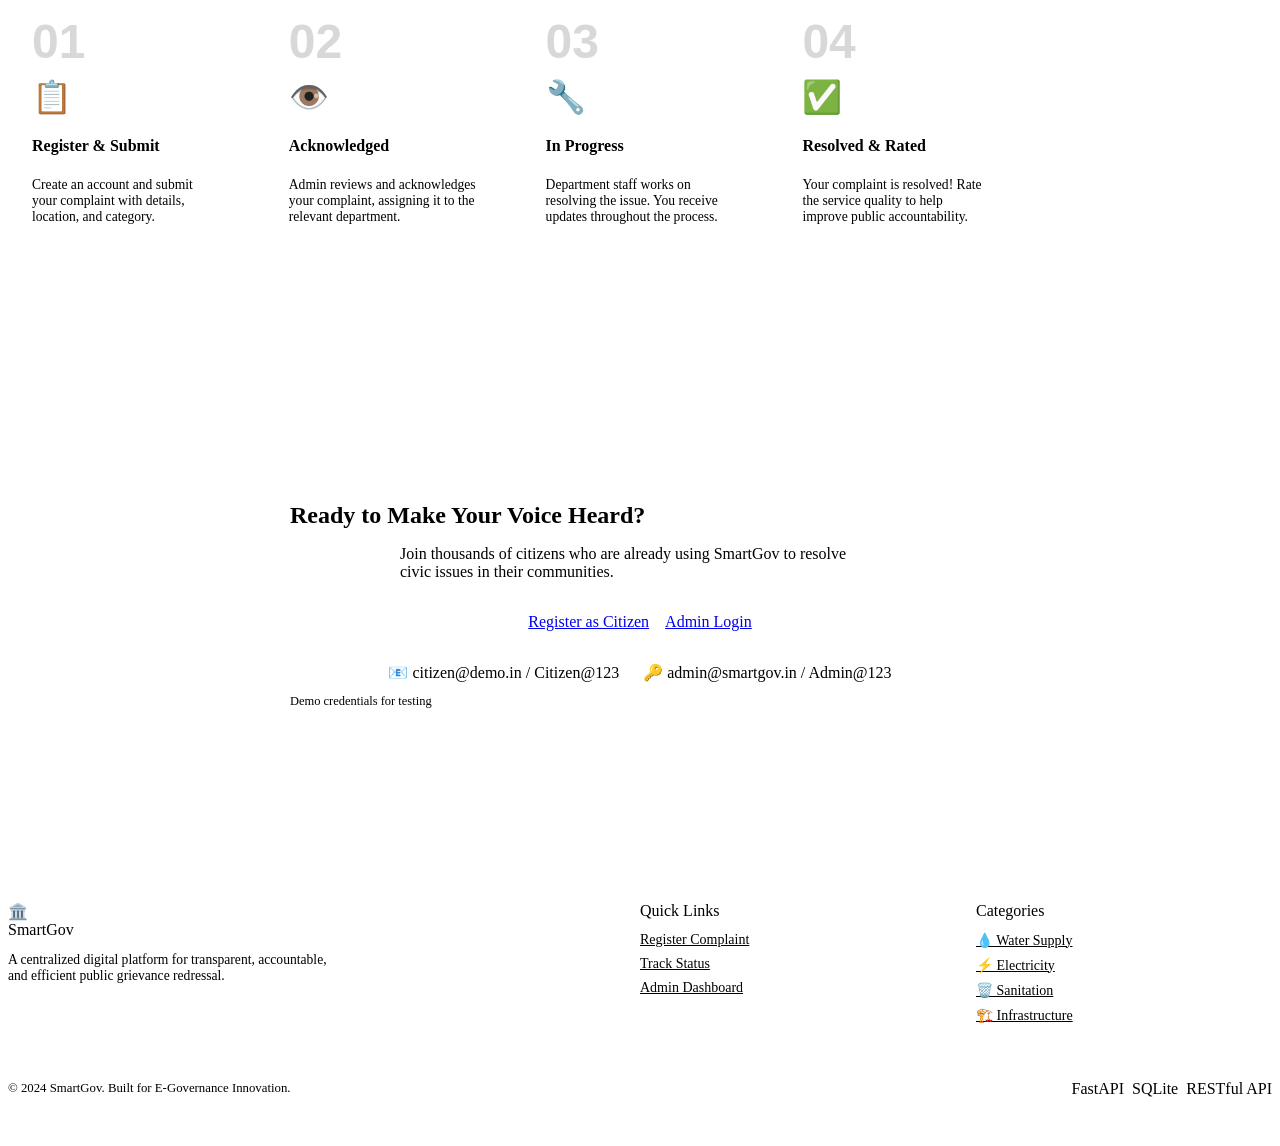
==== commit ba27d2ed: "Updated project and added new file" ====
--- a/frontend/index.html
+++ b/frontend/index.html
@@ -1,40 +1,140 @@
 <!DOCTYPE html>
 <html lang="en">
+
 <head>
   <meta charset="UTF-8">
   <meta name="viewport" content="width=device-width, initial-scale=1.0">
-  <meta name="description" content="Smart Gov - Digitizing civic grievance redressal. Submit, track, and resolve public complaints with transparency and real-time updates.">
+  <meta name="description"
+    content="Smart Gov - Digitizing civic grievance redressal. Submit, track, and resolve public complaints with transparency and real-time updates.">
   <title>Smart Gov - Public Complaint & Grievance Redressal</title>
-  <link rel="stylesheet" href="css/styles.css">
-  <link rel="icon" href="data:image/svg+xml,<svg xmlns='http://www.w3.org/2000/svg' viewBox='0 0 100 100'><text y='.9em' font-size='90'>🏛️</text></svg>">
+  <link rel="stylesheet" href="/static/css/styles.css">
+  <link rel="icon"
+    href="data:image/svg+xml,<svg xmlns='http://www.w3.org/2000/svg' viewBox='0 0 100 100'><text y='.9em' font-size='90'>🏛️</text></svg>">
   <style>
-    .hero { padding-top: 80px; }
-    .section { padding: 80px 0; }
-    .stats-landing { display: grid; grid-template-columns: repeat(4,1fr); gap: 24px; margin: 48px 0; }
-    .stat-landing { text-align: center; }
-    .stat-landing-val { font-size: 2.5rem; font-weight: 900; font-family: 'Outfit', sans-serif; background: var(--gradient-primary); -webkit-background-clip: text; -webkit-text-fill-color: transparent; background-clip: text; }
-    .stat-landing-label { font-size: 0.85rem; color: var(--text-muted); margin-top: 4px; }
-    .how-it-works { display: grid; grid-template-columns: repeat(auto-fill, minmax(220px, 1fr)); gap: 20px; }
-    .step-card { background: var(--surface); border: 1px solid var(--card-border); border-radius: var(--radius-lg); padding: 24px; transition: all var(--transition); }
-    .step-card:hover { transform: translateY(-4px); border-color: rgba(59,130,246,0.3); }
-    .step-number { font-size: 3rem; font-weight: 900; font-family: 'Outfit', sans-serif; opacity: 0.15; line-height: 1; margin-bottom: 12px; }
-    .step-icon { font-size: 2rem; margin-bottom: 12px; }
-    footer { background: var(--surface); border-top: 1px solid var(--card-border); padding: 40px 0; }
-    .footer-grid { display: grid; grid-template-columns: 2fr 1fr 1fr; gap: 40px; }
-    .footer-links { display: flex; flex-direction: column; gap: 8px; }
-    .footer-links a { color: var(--text-muted); font-size: 0.875rem; transition: color var(--transition); }
-    .footer-links a:hover { color: var(--primary); }
-    .footer-bottom { margin-top: 32px; padding-top: 24px; border-top: 1px solid var(--card-border); display: flex; justify-content: space-between; align-items: center; }
+    .hero {
+      padding-top: 80px;
+    }
+
+    .section {
+      padding: 80px 0;
+    }
+
+    .stats-landing {
+      display: grid;
+      grid-template-columns: repeat(4, 1fr);
+      gap: 24px;
+      margin: 48px 0;
+    }
+
+    .stat-landing {
+      text-align: center;
+    }
+
+    .stat-landing-val {
+      font-size: 2.5rem;
+      font-weight: 900;
+      font-family: 'Outfit', sans-serif;
+      background: var(--gradient-primary);
+      -webkit-background-clip: text;
+      -webkit-text-fill-color: transparent;
+      background-clip: text;
+    }
+
+    .stat-landing-label {
+      font-size: 0.85rem;
+      color: var(--text-muted);
+      margin-top: 4px;
+    }
+
+    .how-it-works {
+      display: grid;
+      grid-template-columns: repeat(auto-fill, minmax(220px, 1fr));
+      gap: 20px;
+    }
+
+    .step-card {
+      background: var(--surface);
+      border: 1px solid var(--card-border);
+      border-radius: var(--radius-lg);
+      padding: 24px;
+      transition: all var(--transition);
+    }
+
+    .step-card:hover {
+      transform: translateY(-4px);
+      border-color: rgba(59, 130, 246, 0.3);
+    }
+
+    .step-number {
+      font-size: 3rem;
+      font-weight: 900;
+      font-family: 'Outfit', sans-serif;
+      opacity: 0.15;
+      line-height: 1;
+      margin-bottom: 12px;
+    }
+
+    .step-icon {
+      font-size: 2rem;
+      margin-bottom: 12px;
+    }
+
+    footer {
+      background: var(--surface);
+      border-top: 1px solid var(--card-border);
+      padding: 40px 0;
+    }
+
+    .footer-grid {
+      display: grid;
+      grid-template-columns: 2fr 1fr 1fr;
+      gap: 40px;
+    }
+
+    .footer-links {
+      display: flex;
+      flex-direction: column;
+      gap: 8px;
+    }
+
+    .footer-links a {
+      color: var(--text-muted);
+      font-size: 0.875rem;
+      transition: color var(--transition);
+    }
+
+    .footer-links a:hover {
+      color: var(--primary);
+    }
+
+    .footer-bottom {
+      margin-top: 32px;
+      padding-top: 24px;
+      border-top: 1px solid var(--card-border);
+      display: flex;
+      justify-content: space-between;
+      align-items: center;
+    }
 
     @media(max-width: 768px) {
-      .stats-landing { grid-template-columns: repeat(2,1fr); }
-      .footer-grid { grid-template-columns: 1fr; gap: 24px; }
-    }
+      .stats-landing {
+        grid-template-columns: repeat(2, 1fr);
+      }
+
+      .footer-grid {
+        grid-template-columns: 1fr;
+        gap: 24px;
+      }
+    }
+
     @media(max-width: 480px) {
-      .stats-landing { grid-template-columns: 1fr 1fr; }
+      .stats-landing {
+        grid-template-columns: 1fr 1fr;
+      }
     }
   </style>
 </head>
+
 <body>
   <!-- Navbar -->
   <nav class="navbar">
@@ -67,7 +167,8 @@
           E-Governance Platform · Digitizing Civic Services
         </div>
         <h1>Your Complaints. <span class="hero-gradient-text">Heard. Tracked. Resolved.</span></h1>
-        <p>SmartGov brings transparency and accountability to public grievance redressal. Register civic issues, track real-time status, and hold authorities accountable — all from one platform.</p>
+        <p>SmartGov brings transparency and accountability to public grievance redressal. Register civic issues, track
+          real-time status, and hold authorities accountable — all from one platform.</p>
         <div class="hero-actions">
           <a href="register.html" class="btn btn-primary btn-xl">
             📝 Register Complaint
@@ -80,10 +181,22 @@
 
       <!-- Stats -->
       <div class="stats-landing">
-        <div class="stat-landing"><div class="stat-landing-val" id="stat-total">0</div><div class="stat-landing-label">Complaints Filed</div></div>
-        <div class="stat-landing"><div class="stat-landing-val" id="stat-resolved">0</div><div class="stat-landing-label">Resolved</div></div>
-        <div class="stat-landing"><div class="stat-landing-val" id="stat-rate">0%</div><div class="stat-landing-label">Resolution Rate</div></div>
-        <div class="stat-landing"><div class="stat-landing-val" id="stat-time">0h</div><div class="stat-landing-label">Avg. Resolution</div></div>
+        <div class="stat-landing">
+          <div class="stat-landing-val" id="stat-total">0</div>
+          <div class="stat-landing-label">Complaints Filed</div>
+        </div>
+        <div class="stat-landing">
+          <div class="stat-landing-val" id="stat-resolved">0</div>
+          <div class="stat-landing-label">Resolved</div>
+        </div>
+        <div class="stat-landing">
+          <div class="stat-landing-val" id="stat-rate">0%</div>
+          <div class="stat-landing-label">Resolution Rate</div>
+        </div>
+        <div class="stat-landing">
+          <div class="stat-landing-val" id="stat-time">0h</div>
+          <div class="stat-landing-label">Avg. Resolution</div>
+        </div>
       </div>
     </div>
   </section>
@@ -93,28 +206,33 @@
     <div class="container">
       <div class="text-center mb-6">
         <h2>Everything You Need</h2>
-        <p style="margin-top:12px; font-size:1rem;">A powerful platform built for citizens, admins, and department staff</p>
+        <p style="margin-top:12px; font-size:1rem;">A powerful platform built for citizens, admins, and department staff
+        </p>
       </div>
       <div class="features-grid">
         <div class="feature-card">
           <div class="feature-icon">📝</div>
           <h3>Easy Complaint Registration</h3>
-          <p>Submit civic complaints in minutes with category-based classification for water, electricity, sanitation, and infrastructure issues.</p>
+          <p>Submit civic complaints in minutes with category-based classification for water, electricity, sanitation,
+            and infrastructure issues.</p>
         </div>
         <div class="feature-card">
           <div class="feature-icon">📡</div>
           <h3>Real-Time Status Tracking</h3>
-          <p>Track your complaint status in real-time with a detailed timeline showing every update from submission to resolution.</p>
+          <p>Track your complaint status in real-time with a detailed timeline showing every update from submission to
+            resolution.</p>
         </div>
         <div class="feature-card">
           <div class="feature-icon">🔐</div>
           <h3>Role-Based Access Control</h3>
-          <p>Separate dashboards for Citizens, Admins, and Department Staff with granular permissions and secure JWT authentication.</p>
+          <p>Separate dashboards for Citizens, Admins, and Department Staff with granular permissions and secure JWT
+            authentication.</p>
         </div>
         <div class="feature-card">
           <div class="feature-icon">📊</div>
           <h3>Analytics Dashboard</h3>
-          <p>Administrators get comprehensive analytics on complaint trends, resolution times, department performance, and civic insights.</p>
+          <p>Administrators get comprehensive analytics on complaint trends, resolution times, department performance,
+            and civic insights.</p>
         </div>
         <div class="feature-card">
           <div class="feature-icon">🔔</div>
@@ -124,7 +242,8 @@
         <div class="feature-card">
           <div class="feature-icon">⭐</div>
           <h3>Citizen Feedback</h3>
-          <p>Rate and review the resolution quality after your complaint is resolved. Your feedback improves public service delivery.</p>
+          <p>Rate and review the resolution quality after your complaint is resolved. Your feedback improves public
+            service delivery.</p>
         </div>
       </div>
     </div>
@@ -142,25 +261,29 @@
           <div class="step-number">01</div>
           <div class="step-icon">📋</div>
           <h4>Register & Submit</h4>
-          <p style="font-size:0.85rem; color:var(--text-muted)">Create an account and submit your complaint with details, location, and category.</p>
+          <p style="font-size:0.85rem; color:var(--text-muted)">Create an account and submit your complaint with
+            details, location, and category.</p>
         </div>
         <div class="step-card">
           <div class="step-number">02</div>
           <div class="step-icon">👁️</div>
           <h4>Acknowledged</h4>
-          <p style="font-size:0.85rem; color:var(--text-muted)">Admin reviews and acknowledges your complaint, assigning it to the relevant department.</p>
+          <p style="font-size:0.85rem; color:var(--text-muted)">Admin reviews and acknowledges your complaint, assigning
+            it to the relevant department.</p>
         </div>
         <div class="step-card">
           <div class="step-number">03</div>
           <div class="step-icon">🔧</div>
           <h4>In Progress</h4>
-          <p style="font-size:0.85rem; color:var(--text-muted)">Department staff works on resolving the issue. You receive updates throughout the process.</p>
+          <p style="font-size:0.85rem; color:var(--text-muted)">Department staff works on resolving the issue. You
+            receive updates throughout the process.</p>
         </div>
         <div class="step-card">
           <div class="step-number">04</div>
           <div class="step-icon">✅</div>
           <h4>Resolved & Rated</h4>
-          <p style="font-size:0.85rem; color:var(--text-muted)">Your complaint is resolved! Rate the service quality to help improve public accountability.</p>
+          <p style="font-size:0.85rem; color:var(--text-muted)">Your complaint is resolved! Rate the service quality to
+            help improve public accountability.</p>
         </div>
       </div>
     </div>
@@ -171,7 +294,8 @@
     <div class="container text-center">
       <div class="glass" style="padding: 60px; max-width: 700px; margin: 0 auto; border-radius: var(--radius-xl);">
         <h2 style="margin-bottom:16px;">Ready to Make Your Voice Heard?</h2>
-        <p style="font-size:1rem; max-width:480px; margin:0 auto 32px;">Join thousands of citizens who are already using SmartGov to resolve civic issues in their communities.</p>
+        <p style="font-size:1rem; max-width:480px; margin:0 auto 32px;">Join thousands of citizens who are already using
+          SmartGov to resolve civic issues in their communities.</p>
         <div style="display:flex; gap:16px; justify-content:center; flex-wrap:wrap;">
           <a href="register.html" class="btn btn-primary btn-xl">Register as Citizen</a>
           <a href="login.html?role=admin" class="btn btn-outline btn-xl">Admin Login</a>
@@ -192,9 +316,12 @@
         <div>
           <div class="navbar-brand" style="margin-bottom:12px;">
             <div class="navbar-logo">🏛️</div>
-            <div><div class="navbar-brand-text">SmartGov</div></div>
+            <div>
+              <div class="navbar-brand-text">SmartGov</div>
+            </div>
           </div>
-          <p style="font-size:0.85rem; max-width:320px;">A centralized digital platform for transparent, accountable, and efficient public grievance redressal.</p>
+          <p style="font-size:0.85rem; max-width:320px;">A centralized digital platform for transparent, accountable,
+            and efficient public grievance redressal.</p>
         </div>
         <div>
           <div class="section-title" style="margin-bottom:12px;">Quick Links</div>
@@ -215,7 +342,8 @@
         </div>
       </div>
       <div class="footer-bottom">
-        <span style="font-size:0.8rem; color:var(--text-muted)">© 2024 SmartGov. Built for E-Governance Innovation.</span>
+        <span style="font-size:0.8rem; color:var(--text-muted)">© 2024 SmartGov. Built for E-Governance
+          Innovation.</span>
         <div style="display:flex; gap:8px;">
           <span class="chip">FastAPI</span>
           <span class="chip">SQLite</span>
@@ -226,7 +354,7 @@
   </footer>
 
   <div id="toast-container" class="toast-container"></div>
-  <script src="js/app.js"></script>
+  <script src="/static/js/app.js"></script>
   <script>
     // Animate stats counter
     function animateCount(el, target, suffix = '') {
@@ -280,4 +408,5 @@
     loadLandingStats();
   </script>
 </body>
-</html>
+
+</html>
